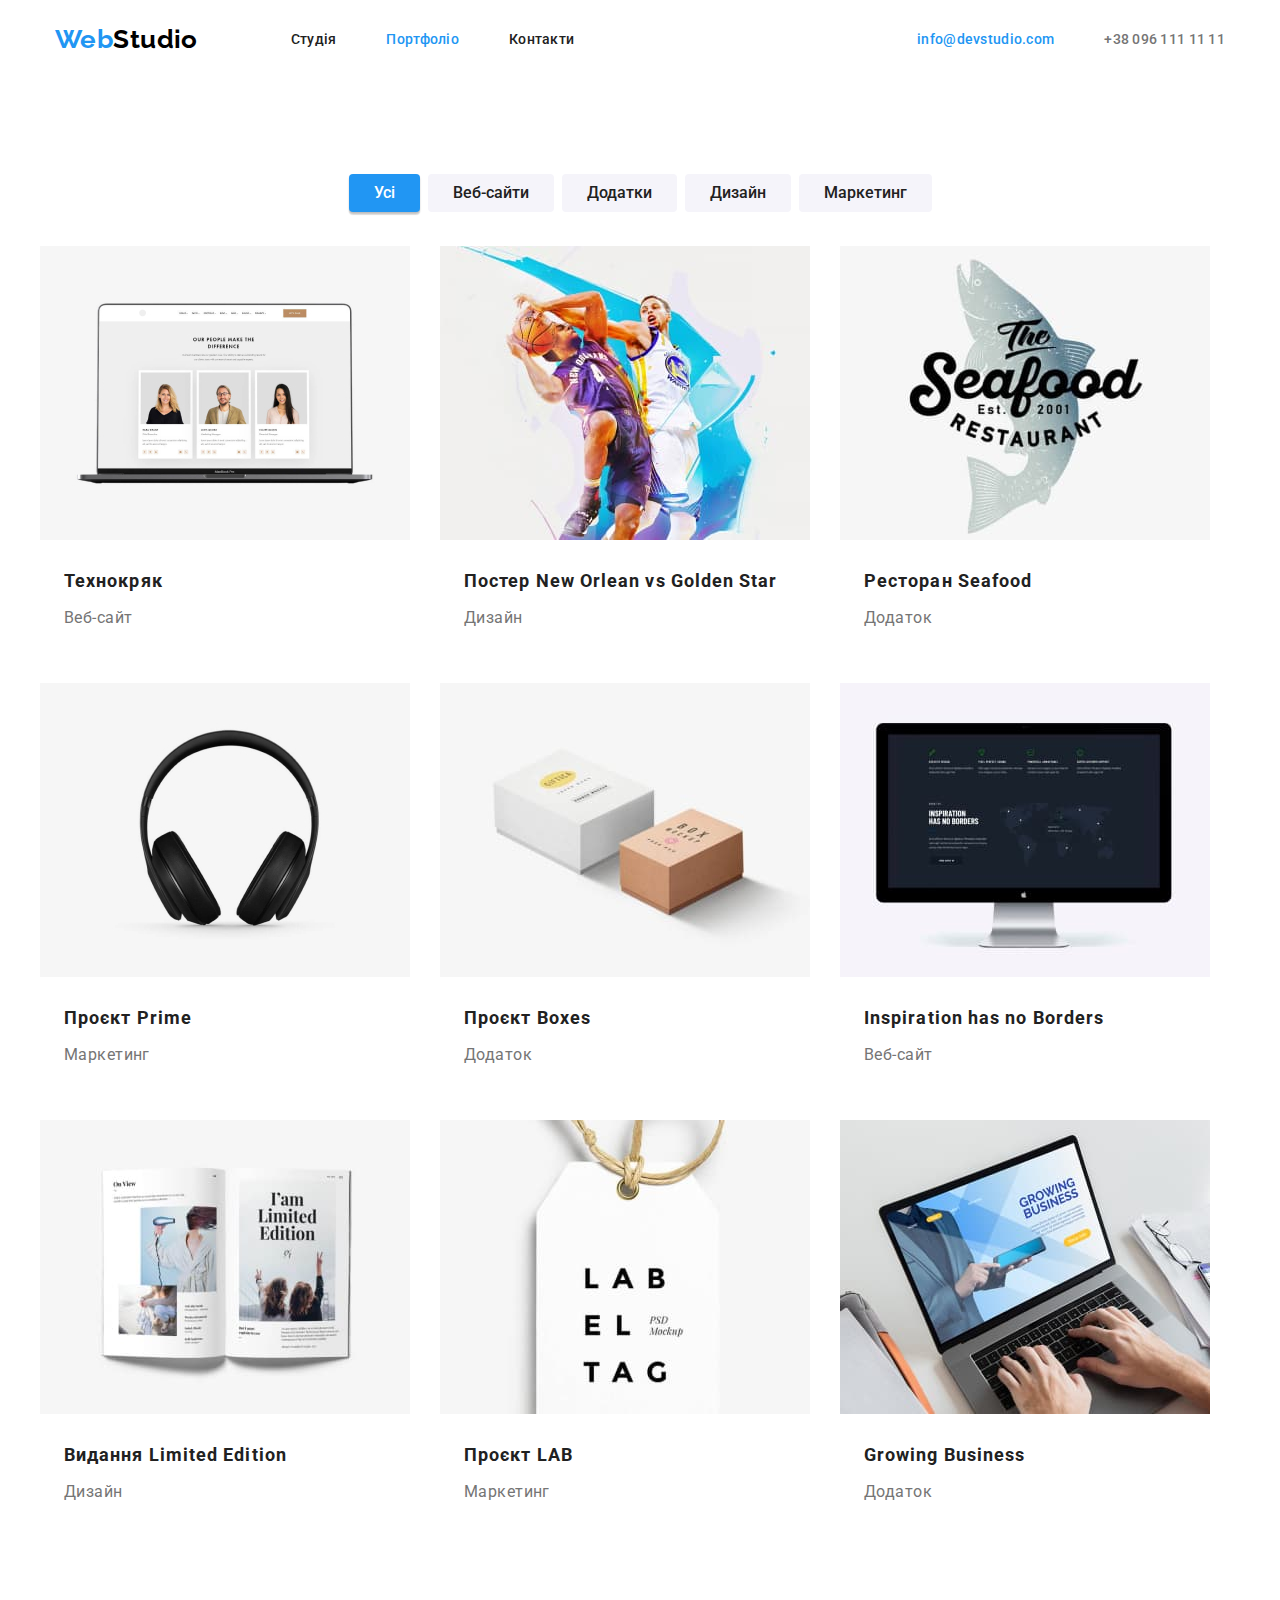
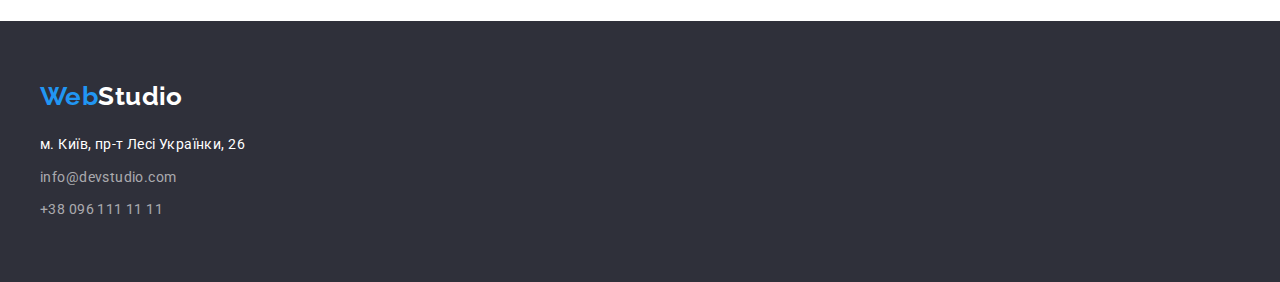
==== portfolio.html @ 81488e93 "hw3" ====
<!DOCTYPE html>
<html lang="uk">
<head>
    <meta charset="UTF-8">
    <meta http-equiv="X-UA-Compatible" content="IE=edge">
    <meta name="viewport" content="width=device-width, initial-scale=1.0">
    <title>Web Studio</title>
    <link rel="preconnect" href="https://fonts.googleapis.com">
    <link rel="preconnect" href="https://fonts.gstatic.com" crossorigin>
    <link href="https://fonts.googleapis.com/css2?family=Raleway:wght@700&family=Roboto:wght@400;500;700;900&display=swap"
        rel="stylesheet">
    <link rel="stylesheet" href="https://cdnjs.cloudflare.com/ajax/libs/modern-normalize/1.1.0/modern-normalize.min.css">
    <link rel="stylesheet" href="./css/style.css">
</head>
<body>
    <header class="header">
        <div class="container main-nav">
            <nav class="nav">
                <a href="./index.html" class="logo link">Web<span class="logo-link">Studio</span></a>
                <ul class="header-list list">
                    <li class="item"><a href="./index.html" class="nav-links link">Студія</a></li>
                    <li class="item"><a href="./portfolio.html" class="nav-links link link-active">Портфоліо</a></li>
                    <li class="item"><a href="" class="nav-links link">Контакти</a></li>
                </ul>
            </nav>
            
            <ul class="site-contacts list">
                <li class="item"><a href="mailto:info@devstudio.com" class="nav-contact link link-active">info@devstudio.com</a></li>
                <li class="item"><a href="tel:+380961111111" class="nav-contact link">+38 096 111 11 11</a></li>
            </ul>
        </div>
    </header>
    
    <main>
        <section class="filters">
            <div class="container main-filters">
                <h1 class="section-title visually-hidden">Фільтри</h1>
                <ul class="filters-list list">
                    <li class="item"><button type="button" class="filters-btn btn-active">Усі</button></li>
                    <li class="item"><button type="button" class="filters-btn">Веб-сайти</button></li>
                    <li class="item"><button type="button" class="filters-btn">Додатки</button></li>
                    <li class="item"><button type="button" class="filters-btn">Дизайн</button></li>
                    <li class="item"><button type="button" class="filters-btn">Маркетинг</button></li>
                </ul>
                <ul class="projects-list list">
                    <li class="item">
                        <img class="projects-pic" src="./images/tehnokryak.jpg" alt="екран з портфоліо" width="370" height="294">
                        <h2 class="projects-title">Технокряк</h2>
                        <p class="projects-text">Веб-сайт</p>
                    </li>
                    <li class="item">
                        <img class="projects-pic" src="./images/poster.jpg" alt="постер двух баскетболістів" width="370" height="294">
                        <h2 class="projects-title">Постер New Orlean vs Golden Star</h2>
                        <p class="projects-text">Дизайн</p>
                    </li>
                    <li class="item">
                        <img class="projects-pic" src="./images/seafood.jpg" alt="логотип ресторану" width="370" height="294">
                        <h2 class="projects-title">Ресторан Seafood</h2>
                        <p class="projects-text">Додаток</p>
                    </li>
                    <li class="item">
                        <img class="projects-pic" src="./images/headphones.jpg" alt="чорні навушники" width="370" height="294">
                        <h2 class="projects-title">Проєкт Prime</h2>
                        <p class="projects-text">Маркетинг</p>
                    </li>
                    <li class="item">
                        <img class="projects-pic" src="./images/boxes.jpg" alt="дві коробки" width="370" height="294">
                        <h2 class="projects-title">Проєкт Boxes</h2>
                        <p class="projects-text">Додаток</p>
                    </li>
                    <li class="item">
                        <img class="projects-pic" src="./images/pc.jpg" alt="екран компютера" width="370" height="294">
                        <h2 class="projects-title">Inspiration has no Borders</h2>
                        <p class="projects-text">Веб-сайт</p>
                    </li>
                    <li class="item">
                        <img class="projects-pic" src="./images/book.jpg" alt="розгорнута книга" width="370" height="294">
                        <h2 class="projects-title">Видання Limited Edition</h2>
                        <p class="projects-text">Дизайн</p>
                    </li>
                    <li class="item">
                        <img class="projects-pic" src="./images/lab.jpg" alt="бірка з написом" width="370" height="294">
                        <h2 class="projects-title">Проєкт LAB</h2>
                        <p class="projects-text">Маркетинг</p>
                    </li>
                    <li class="item">
                        <img class="projects-pic" src="./images/notebook.jpg" alt="набирання тексту на ноутбуці" width="370"
                            height="294">
                        <h2 class="projects-title">Growing Business</h2>
                        <p class="projects-text">Додаток</p>
                    </li>
                </ul>
            </div>
        </section>
    </main>

    <footer class="footer">
        <div class="container main-footer">
            <a href="./index.html" class="footer-logo link">Web<span class="footer-logo-link">Studio</span></a>
            <address class="footer-address">
                <a href="https://www.google.com/maps/place/Lesi+Ukrainky+Blvd,+26,+Kyiv,+02000/@50.4265841,30.5361971,17z/data=!3m1!4b1!4m5!3m4!1s0x40d4cf0e033ecbe9:0x57a4dffefec77da0!8m2!3d50.4265807!4d30.5383858"
                    class="footer-map" target="_blank" rel="noreferrer noopener">м. Київ, пр-т Лесі Українки, 26</a>
                <ul class="footer-list list">
                    <li><a class="footer-contact link phone" href="mailto:info@devstudio.com">info@devstudio.com</a></li>
                    <li><a class="footer-contact link" href="tel:+380961111111">+38 096 111 11 11</a></li>
                </ul>
            </address>
        </div>
    </footer>   
</body>
</html>
---- css/style.css ----
html {
    box-sizing: border-box;
}

*, *::after, *::before {
    box-sizing: inherit;
}

body {
    font-family: 'Roboto', sans-serif;
    background-color: var(--main-bg);
    color: var(--text-black);
    font-size: 14px;
    letter-spacing: 0.03em;
}

:root {
    --text-black: #212121;
    --text-gray: #757575;
    --hover-blue: #2196F3;
    --title-white: #ffffff;
    --logo-black: #000000;
    --main-bg: #ffffff;
    --banner-bg: #2F303A;
    --button-bg: #F5F4FA;
    --btn-active: #188CE8;
}

.list {
    list-style: none;
    margin: 0;
    padding: 0;
}

.link {
    text-decoration: none;
}

.section-title {
    font-size: 36px;
    line-height: 1.17;
    text-align: center;

    margin-top: 0;
    margin-bottom: 50px;
}

.container {
    width: 1200px;
    padding: 0 15px;
    margin: 0 auto;

    /* outline: 1px solid tomato; */
}

/* -HEADER- */

.header {
    background-color: var(--main-bg);
}

.main-nav,
.nav {
    display: flex;
    align-items: center;
}

.logo {
    display: flex;

    font-family: 'Raleway', sans-serif;
    font-weight: 700;
    font-size: 26px;
    line-height: 1.2;
    color: var(--hover-blue);
}

.logo-link {
    font-family: 'Raleway', sans-serif;
    font-weight: 700;
    font-size: 26px;
    line-height: 1.2;
    color: var(--logo-black);
}

.header-list {
    display: flex;
    margin-left: 93px;
}

.header-list .item + .item {
    margin-left: 50px;
}

.nav-links {
    display: block;
    padding: 32px 0;

    color: var(--text-black);
    font-weight: 500;
    line-height: 1.14;
    letter-spacing: 0.02em;
}

.site-contacts {
    display: flex;
    margin-left: auto;
}

.site-contacts .item + .item {
    margin-left: 50px;
}

.nav-contact {
    display: block;
    padding: 32px 0;

    font-weight: 500;
    line-height: 1.14;
    letter-spacing: 0.02em;
    color: var(--text-gray);
}

.nav-links:hover,
.nav-links:focus,
.nav-contact:hover,
.nav-contact:focus {
    color: var(--hover-blue);
}

.link-active {
    color: var(--hover-blue);
}

/* BANNER */

.main-banner {
    margin-bottom: 94px;
    padding: 200px 0;
}

.banner {
    background-color: var(--banner-bg);
}

.banner-title {
    max-width: 696px;
    margin: 0 auto 30px;
    text-align: center;
    
    font-weight: 900;
    font-size: 44px;
    line-height: 1.36;
    letter-spacing: 0.06em;
    text-transform: uppercase;
    color: var(--title-white);
}

.banner-btn {
    display: block;
    margin: 0 auto;
    padding: 10px 32px;

    font-family: inherit;
    font-weight: 700;
    font-size: 16px;
    line-height: 1.88;
    align-items: center;
    letter-spacing: 0.06em;
    color: var(--title-white);

    background: var(--hover-blue);
    box-shadow: 0px 4px 4px rgba(0, 0, 0, 0.15);
    border-radius: 4px;
    cursor: pointer;
    border: 0;
}

.banner-btn:hover,
.banner-btn:focus {
    background-color: var(--btn-active) ;
}

/* FEAUTURES */

.visually-hidden {
    position: absolute;
    width: 1px;
    height: 1px;
    margin: -1px;
    border: 0;
    padding: 0;

    white-space: nowrap;
    clip-path: inset(100%);
    clip: rect(0 0 0 0);
    overflow: hidden;
}

.main-features {
    margin-bottom: 94px;
}

.features-list {
    display: flex;
    flex-wrap: wrap;
    margin: -15px;
}

.features-list .item {
    width: 270px;
    margin: 15px;
}

.features-title {
    font-size: 14px;
    line-height: 1.14;
    text-transform: uppercase;

    margin-top: 0;
    margin-bottom: 10px;
}

.features-text {
    line-height: 1.71;
    color: var(--text-gray);

    margin-top: 0;
    margin-bottom: 0;
}

/* WEDOIT */

.wedoit-main {
    margin-bottom: 94px;
}

.wedoit-title {
    font-size: 36px;
    line-height: 1.17;
    text-align: center;
}

.wedoit-list {
    display: flex;
    flex-wrap: wrap;
    margin: -15px;
}

.wedoit-list .item {
    margin: 15px;
}

/* TEAM */

.main-team {
    text-align: center;
    padding-bottom: 94px;
}

.main-team .section-title {
    padding-top: 94px;
}

.team-pic {
    margin-bottom: 30px;
}

.team-title {
    font-weight: 500;
    font-size: 16px;
    line-height: 1.19;

    margin-top: 0;
    margin-bottom: 10px;
}

.team-text {
    font-size: 16px;
    line-height: 1.19;
    color: var(--text-gray);

    margin-top: 0;
    margin-bottom: 0;
}

.team-list {
    display: flex;
    flex-wrap: wrap;
    margin: -15px;
}

.team-list .item {
    margin: 15px;
}

/* FOOTER */

.main-footer {
    padding: 60px 0;
}

.footer {
    background-color: var(--banner-bg);
}

.footer-logo {
    display: block;
    margin-bottom: 20px;
    width: 231px;

    font-family: 'Raleway', sans-serif;
    font-weight: 700;
    font-size: 26px;
    line-height: 1.19;
    color: var(--hover-blue);
}

.footer-address {
    width: 231px;
}

.footer-logo-link {  
    font-family: 'Raleway', sans-serif;
    font-weight: 700;
    font-size: 26px;
    line-height: 1.2;
    color: var(--title-white);
}

.footer-map {
    display: block;
    margin-bottom: 9px;

    font-style: normal;
    line-height: 1.71;
    color: var(--title-white);
    text-decoration: none;
}

.footer-contact {
    display: block;

    font-style: normal;
    line-height: 1.71;
    color: rgba(255, 255, 255, 0.6);
}

.footer-list .phone {
    margin-bottom: 9px;
}

.footer-contact:hover,
.footer-contact:focus {
    color: var(--hover-blue);
}

/* PORTFOLIOFILTERS */

.main-filters {
    padding: 94px 0;
}

.filters-btn {
    background-color: var(--button-bg);
    border-radius: 4px;
    cursor: pointer;
    border: 0;

    font-family: inherit;
    font-weight: 500;
    font-size: 16px;
    line-height: 1.62;
    text-align: center;
    color: var(--text-black);

    padding: 6px 25px;
}

.filters-list .item + .item {
    margin-left: 8px;
}

.filters-list {
    display: flex;
    justify-content: center;
    margin-bottom: 34px;
}


.filters-btn:hover,
.filters-btn:focus {
    background: var(--hover-blue);    
    box-shadow: 0px 3px 1px rgba(0, 0, 0, 0.1), 0px 1px 2px rgba(0, 0, 0, 0.08), 0px 2px 2px rgba(0, 0, 0, 0.12);
    border-radius: 4px;
    color: var(--title-white);
}

.btn-active {
    background: var(--hover-blue);
    box-shadow: 0px 3px 1px rgba(0, 0, 0, 0.1), 0px 1px 2px rgba(0, 0, 0, 0.08), 0px 2px 2px rgba(0, 0, 0, 0.12);
    border-radius: 4px;
    color: var(--title-white);
}

/* PORTFOLIOPROJECTS */

.projects-list {
    display: flex;
    flex-wrap: wrap;
    margin: -15px;
}

.projects-list .item {
    margin: 15px;
}

.projects-pic {
    margin-bottom: 20px;
}

.projects-title {
    margin-top: 0;
    margin-bottom: 4px;
    padding: 0 24px;

    font-size: 18px;
    line-height: 2;
    letter-spacing: 0.06em; 
}

 .projects-text {
    margin-top: 0;
    margin-bottom: 20px;
    padding: 0 24px;

    font-size: 16px;
    line-height: 1.88;
    color: var(--text-gray);   
 }
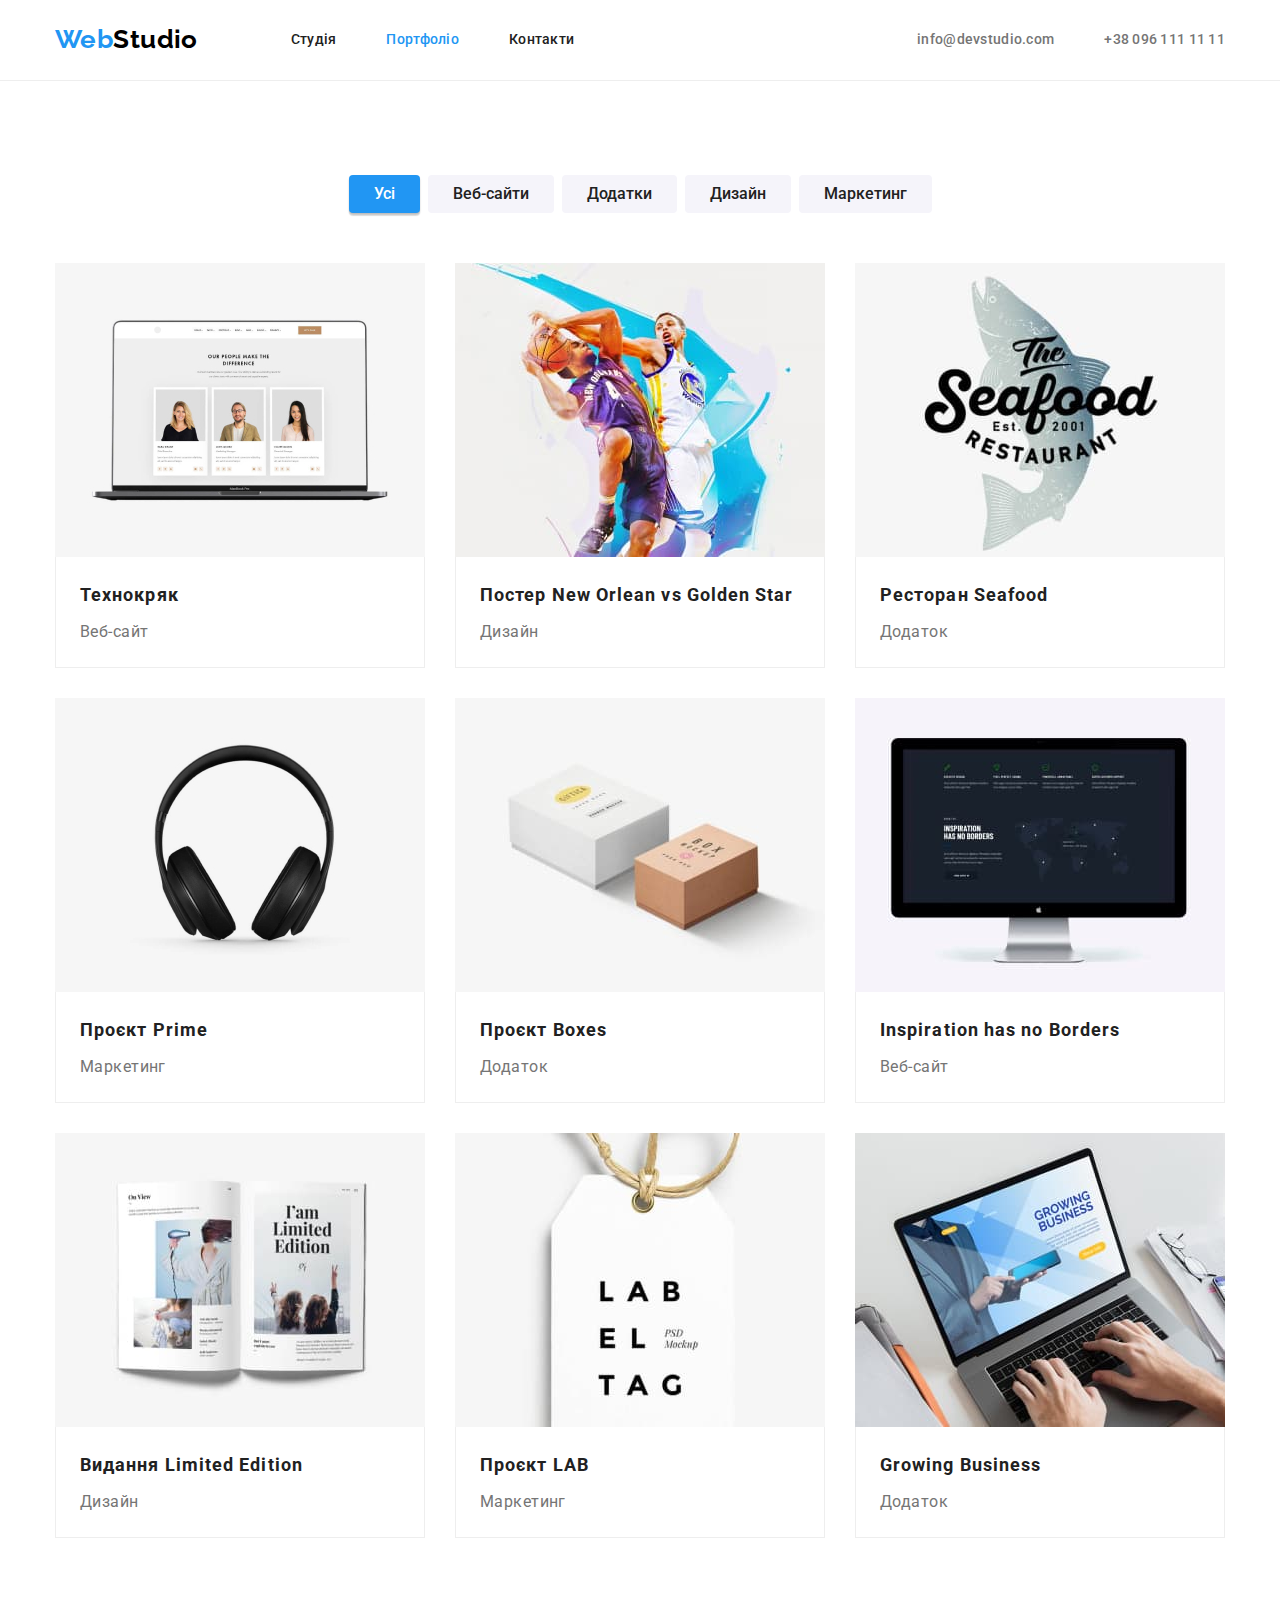
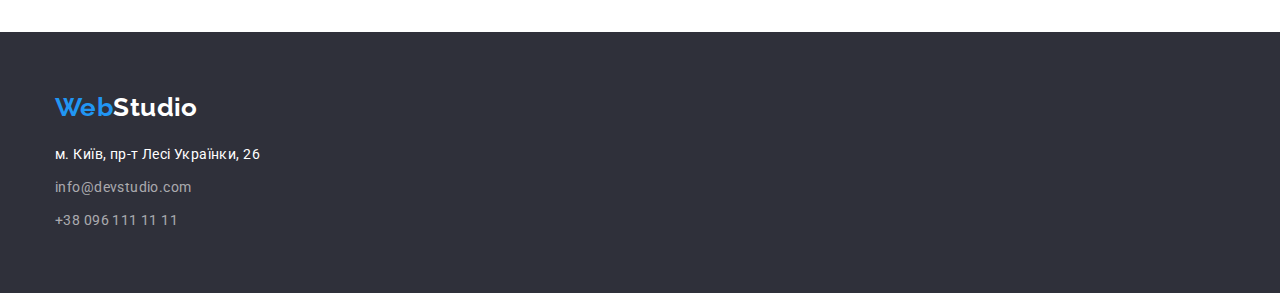
==== commit 4f0289b6: "hw2changes" ====
--- a/portfolio.html
+++ b/portfolio.html
@@ -13,7 +13,7 @@
     <link rel="stylesheet" href="./css/style.css">
 </head>
 <body>
-    <header class="header">
+    <header class="header header-bottomline">
         <div class="container main-nav">
             <nav class="nav">
                 <a href="./index.html" class="logo link">Web<span class="logo-link">Studio</span></a>
@@ -25,15 +25,15 @@
             </nav>
             
             <ul class="site-contacts list">
-                <li class="item"><a href="mailto:info@devstudio.com" class="nav-contact link link-active">info@devstudio.com</a></li>
+                <li class="item"><a href="mailto:info@devstudio.com" class="nav-contact link">info@devstudio.com</a></li>
                 <li class="item"><a href="tel:+380961111111" class="nav-contact link">+38 096 111 11 11</a></li>
             </ul>
         </div>
     </header>
     
     <main>
-        <section class="filters">
-            <div class="container main-filters">
+        <section class="filters section">
+            <div class="container">
                 <h1 class="section-title visually-hidden">Фільтри</h1>
                 <ul class="filters-list list">
                     <li class="item"><button type="button" class="filters-btn btn-active">Усі</button></li>
@@ -45,49 +45,67 @@
                 <ul class="projects-list list">
                     <li class="item">
                         <img class="projects-pic" src="./images/tehnokryak.jpg" alt="екран з портфоліо" width="370" height="294">
-                        <h2 class="projects-title">Технокряк</h2>
-                        <p class="projects-text">Веб-сайт</p>
+                        <div class="projects-info">
+                            <h2 class="projects-title">Технокряк</h2>
+                            <p class="projects-text">Веб-сайт</p>
+                        </div>                        
                     </li>
                     <li class="item">
                         <img class="projects-pic" src="./images/poster.jpg" alt="постер двух баскетболістів" width="370" height="294">
-                        <h2 class="projects-title">Постер New Orlean vs Golden Star</h2>
-                        <p class="projects-text">Дизайн</p>
+                        <div class="projects-info">
+                            <h2 class="projects-title">Постер New Orlean vs Golden Star</h2>
+                            <p class="projects-text">Дизайн</p>
+                        </div>                        
                     </li>
                     <li class="item">
                         <img class="projects-pic" src="./images/seafood.jpg" alt="логотип ресторану" width="370" height="294">
-                        <h2 class="projects-title">Ресторан Seafood</h2>
-                        <p class="projects-text">Додаток</p>
+                        <div class="projects-info">
+                            <h2 class="projects-title">Ресторан Seafood</h2>
+                            <p class="projects-text">Додаток</p>
+                        </div>                        
                     </li>
                     <li class="item">
                         <img class="projects-pic" src="./images/headphones.jpg" alt="чорні навушники" width="370" height="294">
-                        <h2 class="projects-title">Проєкт Prime</h2>
-                        <p class="projects-text">Маркетинг</p>
+                        <div class="projects-info">
+                            <h2 class="projects-title">Проєкт Prime</h2>
+                            <p class="projects-text">Маркетинг</p>
+                        </div>                       
                     </li>
                     <li class="item">
                         <img class="projects-pic" src="./images/boxes.jpg" alt="дві коробки" width="370" height="294">
-                        <h2 class="projects-title">Проєкт Boxes</h2>
-                        <p class="projects-text">Додаток</p>
+                        <div class="projects-info">
+                            <h2 class="projects-title">Проєкт Boxes</h2>
+                            <p class="projects-text">Додаток</p>
+                        </div>                        
                     </li>
                     <li class="item">
                         <img class="projects-pic" src="./images/pc.jpg" alt="екран компютера" width="370" height="294">
-                        <h2 class="projects-title">Inspiration has no Borders</h2>
-                        <p class="projects-text">Веб-сайт</p>
+                        <div class="projects-info">
+                            <h2 class="projects-title">Inspiration has no Borders</h2>
+                            <p class="projects-text">Веб-сайт</p>
+                        </div>                        
                     </li>
                     <li class="item">
                         <img class="projects-pic" src="./images/book.jpg" alt="розгорнута книга" width="370" height="294">
-                        <h2 class="projects-title">Видання Limited Edition</h2>
-                        <p class="projects-text">Дизайн</p>
+                        <div class="projects-info">
+                            <h2 class="projects-title">Видання Limited Edition</h2>
+                            <p class="projects-text">Дизайн</p>
+                        </div>                        
                     </li>
                     <li class="item">
                         <img class="projects-pic" src="./images/lab.jpg" alt="бірка з написом" width="370" height="294">
-                        <h2 class="projects-title">Проєкт LAB</h2>
-                        <p class="projects-text">Маркетинг</p>
+                        <div class="projects-info">
+                            <h2 class="projects-title">Проєкт LAB</h2>
+                            <p class="projects-text">Маркетинг</p>
+                        </div>                        
                     </li>
                     <li class="item">
                         <img class="projects-pic" src="./images/notebook.jpg" alt="набирання тексту на ноутбуці" width="370"
                             height="294">
-                        <h2 class="projects-title">Growing Business</h2>
-                        <p class="projects-text">Додаток</p>
+                        <div class="projects-info">
+                            <h2 class="projects-title">Growing Business</h2>
+                            <p class="projects-text">Додаток</p>
+                        </div>                        
                     </li>
                 </ul>
             </div>
@@ -95,17 +113,18 @@
     </main>
 
     <footer class="footer">
-        <div class="container main-footer">
+        <div class="container">
             <a href="./index.html" class="footer-logo link">Web<span class="footer-logo-link">Studio</span></a>
             <address class="footer-address">
-                <a href="https://www.google.com/maps/place/Lesi+Ukrainky+Blvd,+26,+Kyiv,+02000/@50.4265841,30.5361971,17z/data=!3m1!4b1!4m5!3m4!1s0x40d4cf0e033ecbe9:0x57a4dffefec77da0!8m2!3d50.4265807!4d30.5383858"
-                    class="footer-map" target="_blank" rel="noreferrer noopener">м. Київ, пр-т Лесі Українки, 26</a>
                 <ul class="footer-list list">
+                    <li><a href="https://www.google.com/maps/place/Lesi+Ukrainky+Blvd,+26,+Kyiv,+02000/@50.4265841,30.5361971,17z/data=!3m1!4b1!4m5!3m4!1s0x40d4cf0e033ecbe9:0x57a4dffefec77da0!8m2!3d50.4265807!4d30.5383858"
+                            class="footer-map" target="_blank" rel="noreferrer noopener">м. Київ, пр-т Лесі Українки, 26</a>
+                    </li>
                     <li><a class="footer-contact link phone" href="mailto:info@devstudio.com">info@devstudio.com</a></li>
                     <li><a class="footer-contact link" href="tel:+380961111111">+38 096 111 11 11</a></li>
                 </ul>
             </address>
         </div>
-    </footer>   
+    </footer>
 </body>
 </html>--- a/css/style.css
+++ b/css/style.css
@@ -24,6 +24,7 @@
     --banner-bg: #2F303A;
     --button-bg: #F5F4FA;
     --btn-active: #188CE8;
+    --projects-border: #EEEEEE;
 }
 
 .list {
@@ -49,8 +50,10 @@
     width: 1200px;
     padding: 0 15px;
     margin: 0 auto;
-
-    /* outline: 1px solid tomato; */
+}
+
+.section {
+    padding: 94px 0;
 }
 
 /* -HEADER- */
@@ -134,12 +137,9 @@
 
 /* BANNER */
 
-.main-banner {
-    margin-bottom: 94px;
+.banner {
     padding: 200px 0;
-}
-
-.banner {
+
     background-color: var(--banner-bg);
 }
 
@@ -197,10 +197,6 @@
     overflow: hidden;
 }
 
-.main-features {
-    margin-bottom: 94px;
-}
-
 .features-list {
     display: flex;
     flex-wrap: wrap;
@@ -231,8 +227,8 @@
 
 /* WEDOIT */
 
-.wedoit-main {
-    margin-bottom: 94px;
+.wedoit {
+    padding-bottom: 94px;
 }
 
 .wedoit-title {
@@ -251,7 +247,17 @@
     margin: 15px;
 }
 
+.wedoit-pic {
+    display: block;
+}
+
 /* TEAM */
+
+.team {
+text-align: center;
+
+    background-color: var(--button-bg);
+}
 
 .main-team {
     text-align: center;
@@ -264,6 +270,12 @@
 
 .team-pic {
     margin-bottom: 30px;
+
+    display: block;
+}
+
+.team-info {
+    padding-bottom: 30px;
 }
 
 .team-title {
@@ -276,12 +288,12 @@
 }
 
 .team-text {
+    margin-top: 0;
+    margin-bottom: 0;
+    
     font-size: 16px;
     line-height: 1.19;
-    color: var(--text-gray);
-
-    margin-top: 0;
-    margin-bottom: 0;
+    color: var(--text-gray);    
 }
 
 .team-list {
@@ -292,22 +304,23 @@
 
 .team-list .item {
     margin: 15px;
+
+    background-color: var(--title-white);    
+    box-shadow: 0px 1px 3px rgba(0, 0, 0, 0.12), 0px 1px 1px rgba(0, 0, 0, 0.14), 0px 2px 1px rgba(0, 0, 0, 0.2);
+    border-radius: 0px 0px 4px 4px;
 }
 
 /* FOOTER */
-
-.main-footer {
-    padding: 60px 0;
-}
 
 .footer {
     background-color: var(--banner-bg);
+    padding: 60px 0;
 }
 
 .footer-logo {
     display: block;
     margin-bottom: 20px;
-    width: 231px;
+
 
     font-family: 'Raleway', sans-serif;
     font-weight: 700;
@@ -316,10 +329,6 @@
     color: var(--hover-blue);
 }
 
-.footer-address {
-    width: 231px;
-}
-
 .footer-logo-link {  
     font-family: 'Raleway', sans-serif;
     font-weight: 700;
@@ -356,10 +365,6 @@
 }
 
 /* PORTFOLIOFILTERS */
-
-.main-filters {
-    padding: 94px 0;
-}
 
 .filters-btn {
     background-color: var(--button-bg);
@@ -384,7 +389,7 @@
 .filters-list {
     display: flex;
     justify-content: center;
-    margin-bottom: 34px;
+    margin-bottom: 50px;
 }
 
 
@@ -405,6 +410,10 @@
 
 /* PORTFOLIOPROJECTS */
 
+.header-bottomline {
+    border-bottom: 1px solid var(--projects-border);
+}
+
 .projects-list {
     display: flex;
     flex-wrap: wrap;
@@ -415,14 +424,20 @@
     margin: 15px;
 }
 
+.projects-info {
+    padding: 20px 24px;
+    border-left: 1px solid var(--projects-border);
+    border-bottom: 1px solid var(--projects-border);
+    border-right: 1px solid var(--projects-border);
+}
+
 .projects-pic {
-    margin-bottom: 20px;
+    display: block;
 }
 
 .projects-title {
     margin-top: 0;
     margin-bottom: 4px;
-    padding: 0 24px;
 
     font-size: 18px;
     line-height: 2;
@@ -430,9 +445,7 @@
 }
 
  .projects-text {
-    margin-top: 0;
-    margin-bottom: 20px;
-    padding: 0 24px;
+    margin: 0;
 
     font-size: 16px;
     line-height: 1.88;
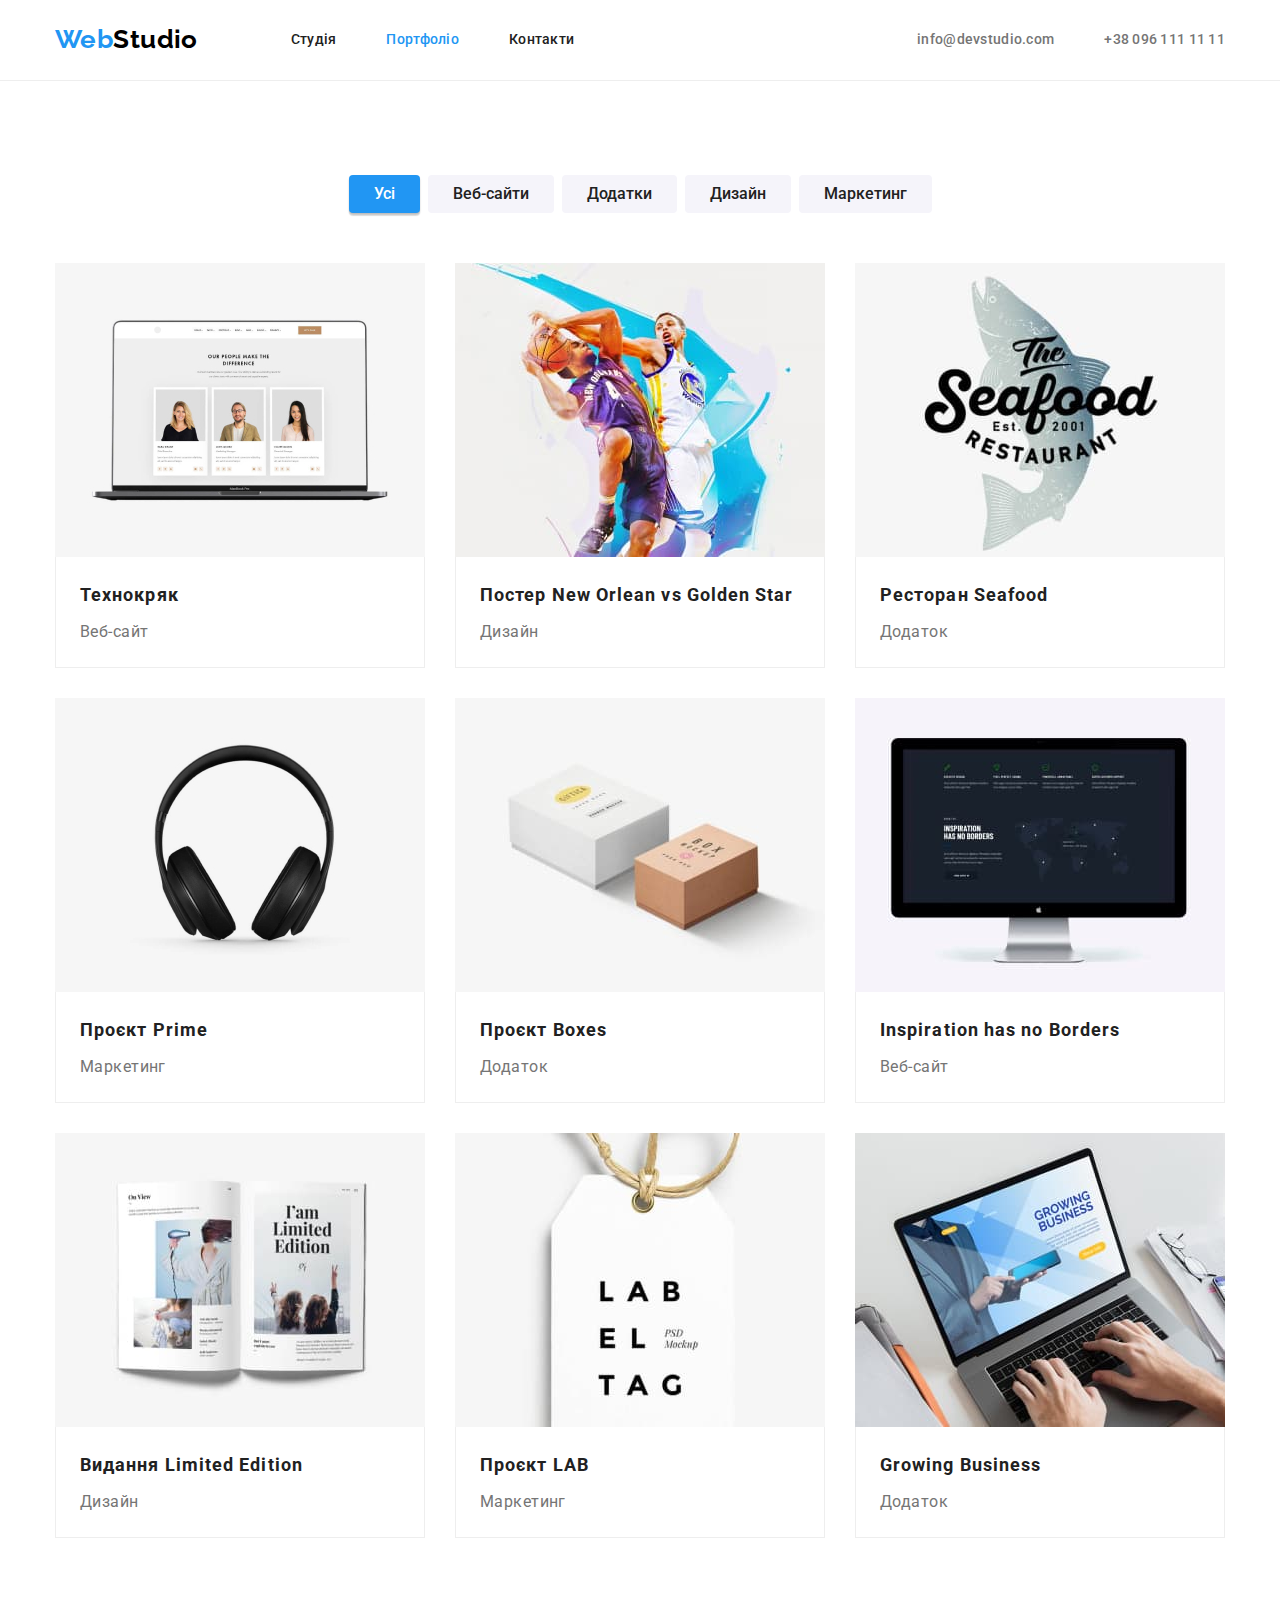
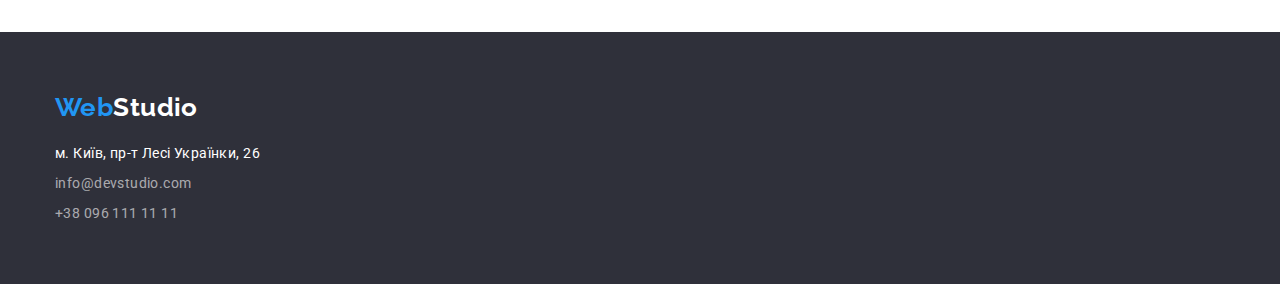
==== commit 17337999: "hw3changes" ====
--- a/portfolio.html
+++ b/portfolio.html
@@ -117,11 +117,13 @@
             <a href="./index.html" class="footer-logo link">Web<span class="footer-logo-link">Studio</span></a>
             <address class="footer-address">
                 <ul class="footer-list list">
-                    <li><a href="https://www.google.com/maps/place/Lesi+Ukrainky+Blvd,+26,+Kyiv,+02000/@50.4265841,30.5361971,17z/data=!3m1!4b1!4m5!3m4!1s0x40d4cf0e033ecbe9:0x57a4dffefec77da0!8m2!3d50.4265807!4d30.5383858"
+                    <li class="item"><a
+                            href="https://www.google.com/maps/place/Lesi+Ukrainky+Blvd,+26,+Kyiv,+02000/@50.4265841,30.5361971,17z/data=!3m1!4b1!4m5!3m4!1s0x40d4cf0e033ecbe9:0x57a4dffefec77da0!8m2!3d50.4265807!4d30.5383858"
                             class="footer-map" target="_blank" rel="noreferrer noopener">м. Київ, пр-т Лесі Українки, 26</a>
                     </li>
-                    <li><a class="footer-contact link phone" href="mailto:info@devstudio.com">info@devstudio.com</a></li>
-                    <li><a class="footer-contact link" href="tel:+380961111111">+38 096 111 11 11</a></li>
+                    <li class="item"><a class="footer-contact link" href="mailto:info@devstudio.com">info@devstudio.com</a>
+                    </li>
+                    <li class="item"><a class="footer-contact link" href="tel:+380961111111">+38 096 111 11 11</a></li>
                 </ul>
             </address>
         </div>
--- a/css/style.css
+++ b/css/style.css
@@ -38,12 +38,12 @@
 }
 
 .section-title {
+    margin-top: 0;
+    margin-bottom: 50px;
+
     font-size: 36px;
     line-height: 1.17;
     text-align: center;
-
-    margin-top: 0;
-    margin-bottom: 50px;
 }
 
 .container {
@@ -254,7 +254,7 @@
 /* TEAM */
 
 .team {
-text-align: center;
+    text-align: center;
 
     background-color: var(--button-bg);
 }
@@ -269,13 +269,11 @@
 }
 
 .team-pic {
-    margin-bottom: 30px;
-
     display: block;
 }
 
 .team-info {
-    padding-bottom: 30px;
+    padding: 30px 0;
 }
 
 .team-title {
@@ -337,12 +335,16 @@
     color: var(--title-white);
 }
 
+.footer-list .item + .item {
+    margin-top: 9px;
+}
+
 .footer-map {
     display: block;
     margin-bottom: 9px;
 
     font-style: normal;
-    line-height: 1.71;
+    line-height: 1.5;
     color: var(--title-white);
     text-decoration: none;
 }
@@ -351,12 +353,8 @@
     display: block;
 
     font-style: normal;
-    line-height: 1.71;
+    line-height: 1.5;
     color: rgba(255, 255, 255, 0.6);
-}
-
-.footer-list .phone {
-    margin-bottom: 9px;
 }
 
 .footer-contact:hover,
